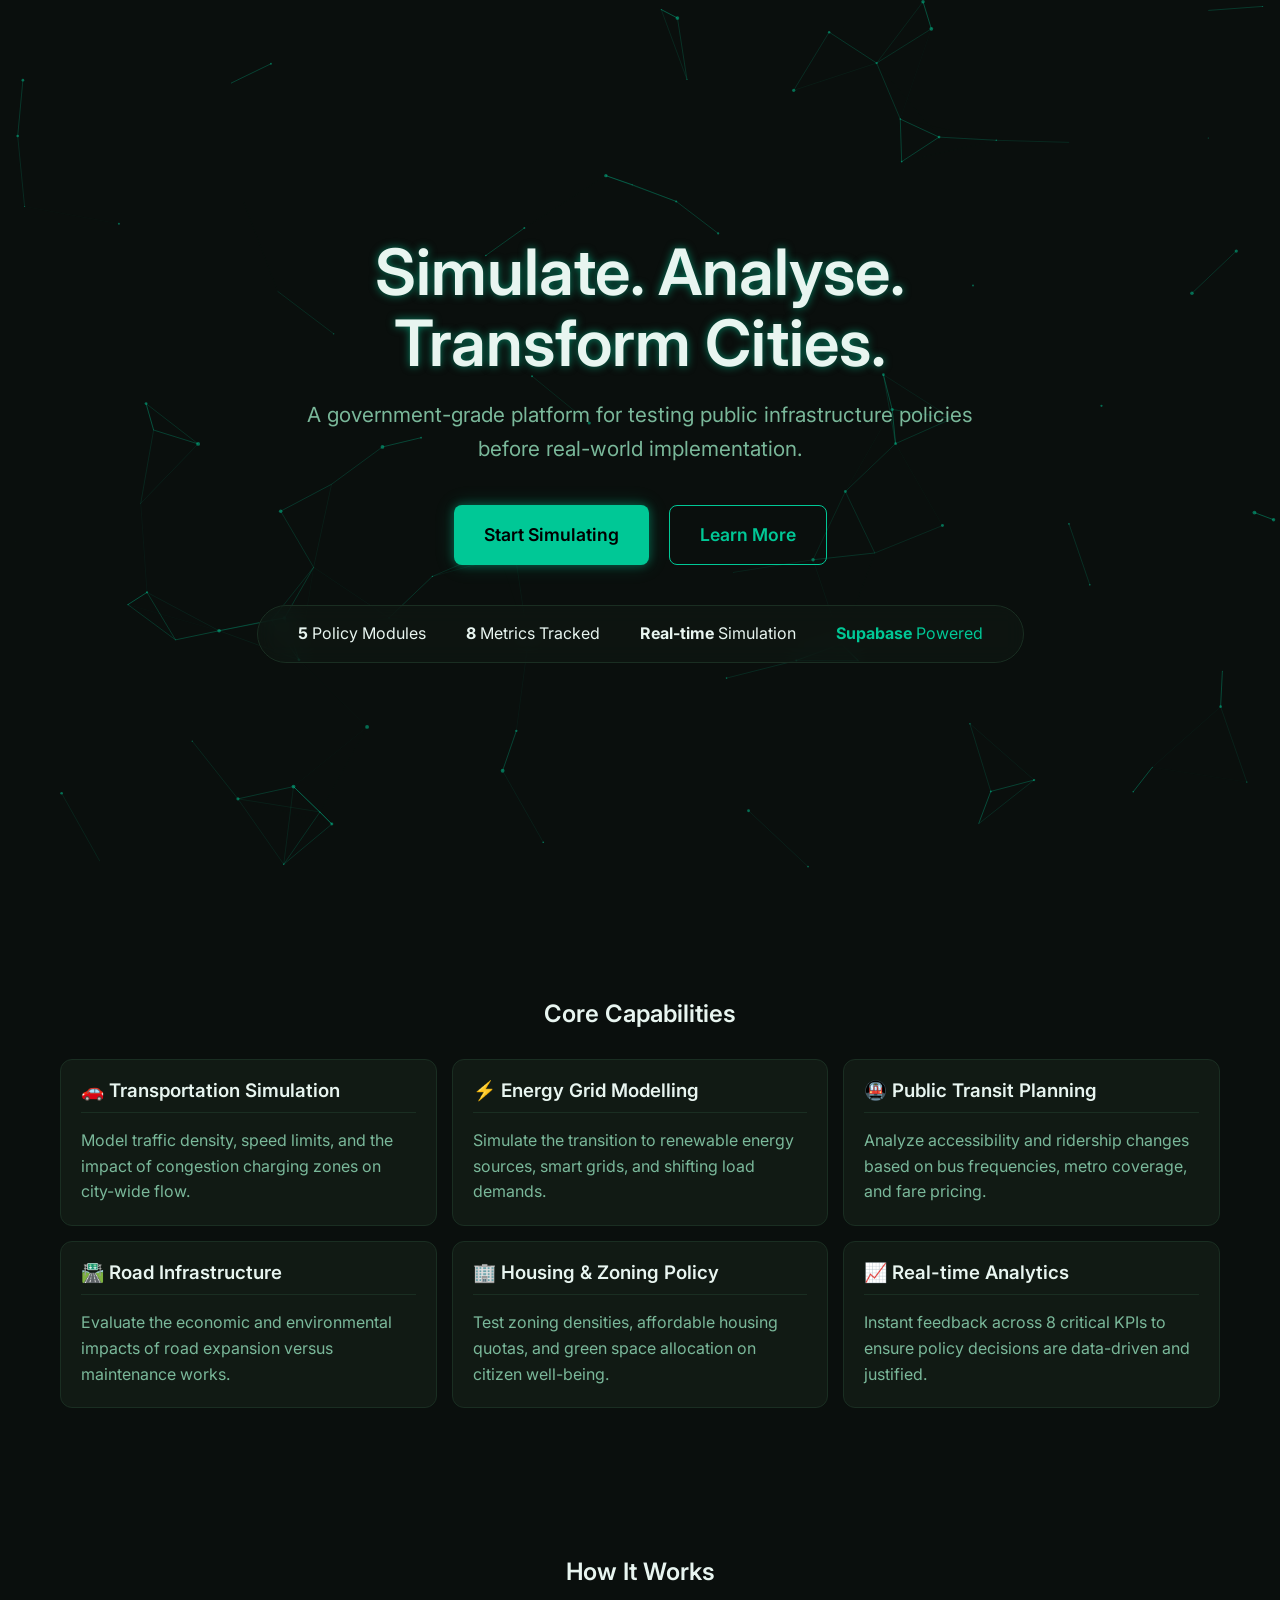
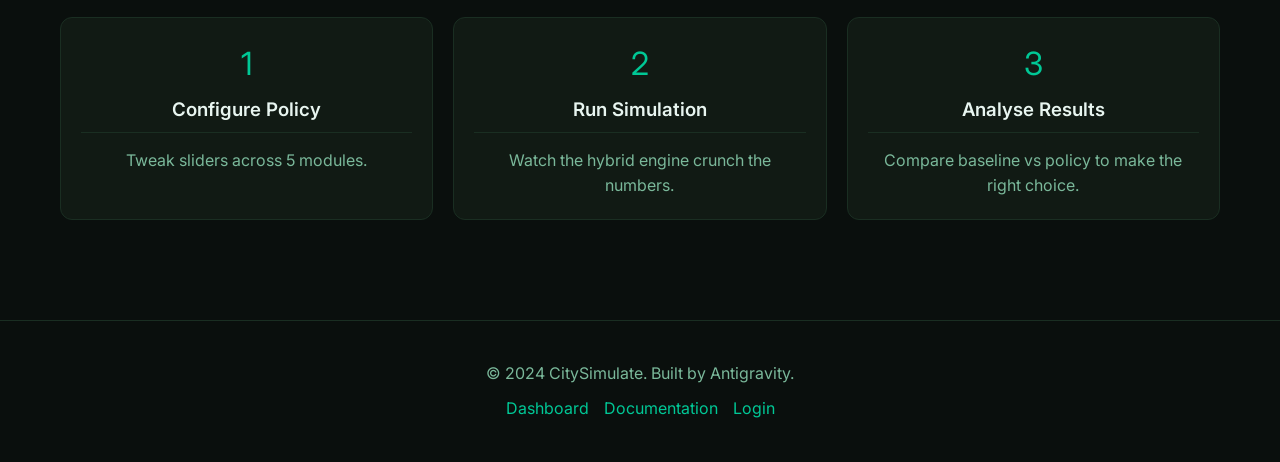
==== index.html @ d5e19def "first commit" ====
<!DOCTYPE html>
<html lang="en">

<head>
    <meta charset="UTF-8">
    <meta name="viewport" content="width=device-width, initial-scale=1.0">
    <title>CitySimulate | Infrastructure Sandbox</title>
    <link rel="stylesheet" href="css/global.css">
    <link rel="stylesheet" href="css/layout.css">
    <link rel="stylesheet" href="css/components.css">
</head>

<body>
    <div class="hero">
        <canvas id="canvas-bg"></canvas>
        <div class="hero-content">
            <h1 class="glow-text">Simulate. Analyse.<br>Transform Cities.</h1>
            <p>A government-grade platform for testing public infrastructure policies before real-world implementation.
            </p>
            <div style="display:flex; gap:20px; justify-content:center; margin-bottom: 40px;">
                <a href="dashboard.html" class="btn btn-primary btn-large">Start Simulating</a>
                <a href="docs.html" class="btn btn-ghost btn-large">Learn More</a>
            </div>

            <div class="stats-bar card"
                style="display: inline-flex; gap: 40px; justify-content: center; padding: 15px 40px; border-radius: 50px; background: rgba(17,26,20,0.5); backdrop-filter: blur(10px);">
                <div><strong>5</strong> Policy Modules</div>
                <div><strong>8</strong> Metrics Tracked</div>
                <div><strong>Real-time</strong> Simulation</div>
                <div style="color:var(--color-primary)"><strong>Supabase</strong> Powered</div>
            </div>
        </div>
    </div>

    <div class="container section" style="padding: 100px 20px;">
        <h2 class="text-center mb-3">Core Capabilities</h2>
        <div class="kpi-grid" style="grid-template-columns: repeat(auto-fit, minmax(300px, 1fr));">
            <div class="card">
                <h3>🚗 Transportation Simulation</h3>
                <p class="text-secondary">Model traffic density, speed limits, and the impact of congestion charging
                    zones on city-wide flow.</p>
            </div>
            <div class="card">
                <h3>⚡ Energy Grid Modelling</h3>
                <p class="text-secondary">Simulate the transition to renewable energy sources, smart grids, and shifting
                    load demands.</p>
            </div>
            <div class="card">
                <h3>🚇 Public Transit Planning</h3>
                <p class="text-secondary">Analyze accessibility and ridership changes based on bus frequencies, metro
                    coverage, and fare pricing.</p>
            </div>
            <div class="card">
                <h3>🛣️ Road Infrastructure</h3>
                <p class="text-secondary">Evaluate the economic and environmental impacts of road expansion versus
                    maintenance works.</p>
            </div>
            <div class="card">
                <h3>🏢 Housing & Zoning Policy</h3>
                <p class="text-secondary">Test zoning densities, affordable housing quotas, and green space allocation
                    on citizen well-being.</p>
            </div>
            <div class="card">
                <h3>📈 Real-time Analytics</h3>
                <p class="text-secondary">Instant feedback across 8 critical KPIs to ensure policy decisions are
                    data-driven and justified.</p>
            </div>
        </div>
    </div>

    <div class="container section" style="padding: 50px 20px 100px; text-align: center;">
        <h2 class="mb-3">How It Works</h2>
        <div style="display: flex; gap: 20px; justify-content: center; flex-wrap: wrap;">
            <div class="card" style="flex: 1; min-width: 250px;">
                <div style="font-size: 2rem; color: var(--color-primary); margin-bottom: 10px;">1</div>
                <h3>Configure Policy</h3>
                <p class="text-secondary">Tweak sliders across 5 modules.</p>
            </div>
            <div class="card" style="flex: 1; min-width: 250px;">
                <div style="font-size: 2rem; color: var(--color-primary); margin-bottom: 10px;">2</div>
                <h3>Run Simulation</h3>
                <p class="text-secondary">Watch the hybrid engine crunch the numbers.</p>
            </div>
            <div class="card" style="flex: 1; min-width: 250px;">
                <div style="font-size: 2rem; color: var(--color-primary); margin-bottom: 10px;">3</div>
                <h3>Analyse Results</h3>
                <p class="text-secondary">Compare baseline vs policy to make the right choice.</p>
            </div>
        </div>
    </div>

    <footer
        style="text-align: center; padding: 40px; border-top: 1px solid var(--border-color); color: var(--text-secondary);">
        <p>&copy; 2024 CitySimulate. Built by Antigravity.</p>
        <div style="margin-top: 10px; display: flex; gap: 15px; justify-content: center;">
            <a href="dashboard.html">Dashboard</a>
            <a href="docs.html">Documentation</a>
            <a href="login.html">Login</a>
        </div>
    </footer>

    <!-- Background Animation Script -->
    <script>
        const canvas = document.getElementById('canvas-bg');
        const ctx = canvas.getContext('2d');
        canvas.width = window.innerWidth;
        canvas.height = window.innerHeight;

        const dots = [];
        for (let i = 0; i < 100; i++) {
            dots.push({
                x: Math.random() * canvas.width,
                y: Math.random() * canvas.height,
                vx: (Math.random() - 0.5) * 0.5,
                vy: (Math.random() - 0.5) * 0.5,
                radius: Math.random() * 2
            });
        }

        function draw() {
            ctx.clearRect(0, 0, canvas.width, canvas.height);
            ctx.fillStyle = '#00c896';

            dots.forEach(dot => {
                dot.x += dot.vx;
                dot.y += dot.vy;

                if (dot.x < 0 || dot.x > canvas.width) dot.vx *= -1;
                if (dot.y < 0 || dot.y > canvas.height) dot.vy *= -1;

                ctx.beginPath();
                ctx.arc(dot.x, dot.y, dot.radius, 0, Math.PI * 2);
                ctx.globalAlpha = 0.5;
                ctx.fill();
            });

            // Draw lines between close dots
            for (let i = 0; i < dots.length; i++) {
                for (let j = i + 1; j < dots.length; j++) {
                    const dx = dots[i].x - dots[j].x;
                    const dy = dots[i].y - dots[j].y;
                    const dist = Math.sqrt(dx * dx + dy * dy);

                    if (dist < 100) {
                        ctx.beginPath();
                        ctx.strokeStyle = '#00c896';
                        ctx.globalAlpha = 1 - (dist / 100);
                        ctx.lineWidth = 0.5;
                        ctx.moveTo(dots[i].x, dots[i].y);
                        ctx.lineTo(dots[j].x, dots[j].y);
                        ctx.stroke();
                    }
                }
            }
            requestAnimationFrame(draw);
        }
        draw();

        window.addEventListener('resize', () => {
            canvas.width = window.innerWidth;
            canvas.height = window.innerHeight;
        });
    </script>
</body>

</html>
---- css/global.css ----
@import url('https://fonts.googleapis.com/css2?family=Inter:wght@300;400;500;600;700&display=swap');

:root {
  --bg-primary: #0a0f0d;
  --bg-surface: #111a14;
  --color-primary: #00c896;
  --color-secondary: #00e6b0;
  --text-primary: #e8f5f0;
  --text-secondary: #7ab89a;
  --border-color: #1a2e22;
  --radius-card: 12px;
  --radius-button: 8px;
  --glow-primary: 0 0 10px rgba(0, 200, 150, 0.4), 0 0 20px rgba(0, 200, 150, 0.2);
  --glow-text: 0 0 8px rgba(0, 200, 150, 0.6);
  --transition: 0.3s ease;
}

* {
  margin: 0;
  padding: 0;
  box-sizing: border-box;
}

body {
  font-family: 'Inter', sans-serif;
  background-color: var(--bg-primary);
  color: var(--text-primary);
  line-height: 1.6;
  overflow-x: hidden;
}

a {
  color: var(--color-primary);
  text-decoration: none;
  transition: color var(--transition);
}

a:hover {
  color: var(--color-secondary);
}

h1, h2, h3, h4, h5, h6 {
  color: var(--text-primary);
  font-weight: 600;
  line-height: 1.2;
}

/* Scrollbar */
::-webkit-scrollbar {
  width: 8px;
  height: 8px;
}
::-webkit-scrollbar-track {
  background: var(--bg-primary);
}
::-webkit-scrollbar-thumb {
  background: var(--border-color);
  border-radius: 4px;
}
::-webkit-scrollbar-thumb:hover {
  background: var(--color-primary);
}
---- css/layout.css ----
.container {
  max-width: 1200px;
  margin: 0 auto;
  padding: 0 20px;
}

.hero {
  position: relative;
  min-height: 100vh;
  display: flex;
  align-items: center;
  justify-content: center;
  overflow: hidden;
}

#canvas-bg {
  position: absolute;
  top: 0;
  left: 0;
  width: 100%;
  height: 100%;
  z-index: 0;
}

.hero-content {
  position: relative;
  z-index: 1;
  text-align: center;
  max-width: 900px;
  padding: 0 20px;
}

.hero-content h1 {
  font-size: 4rem;
  line-height: 1.1;
  margin-bottom: 20px;
}

.hero-content p {
  font-size: 1.3rem;
  color: var(--text-secondary);
  margin-bottom: 40px;
  max-width: 700px;
  margin-left: auto;
  margin-right: auto;
}

.section {
  padding: 80px 20px;
}


.navbar {
  display: flex;
  justify-content: space-between;
  align-items: center;
  padding: 15px 30px;
  background-color: rgba(17, 26, 20, 0.8);
  backdrop-filter: blur(10px);
  border-bottom: 1px solid var(--border-color);
  position: sticky;
  top: 0;
  z-index: 100;
}

.nav-links {
  display: flex;
  gap: 20px;
}

.nav-links a {
  color: var(--text-secondary);
  font-weight: 500;
}

.nav-links a.active, .nav-links a:hover {
  color: var(--text-primary);
}

.nav-right {
  display: flex;
  align-items: center;
  gap: 15px;
}

.dashboard-layout {
  display: flex;
  height: calc(100vh - 65px);
}

.sidebar {
  width: 280px;
  background-color: var(--bg-surface);
  border-right: 1px solid var(--border-color);
  padding: 20px;
  overflow-y: auto;
  display: flex;
  flex-direction: column;
  gap: 20px;
}

.main-content {
  flex: 1;
  display: flex;
  flex-direction: column;
  position: relative;
  overflow-y: auto;
}

.map-container {
  flex: 1;
  min-height: 400px;
  width: 100%;
  position: relative;
  z-index: 1;
}

.dashboard-bottom {
  border-top: 1px solid var(--border-color);
  background-color: var(--bg-primary);
  padding: 20px;
}

.kpi-grid {
  display: grid;
  grid-template-columns: repeat(4, 1fr);
  gap: 15px;
}

.two-column {
  display: grid;
  grid-template-columns: 350px 1fr;
  gap: 30px;
  align-items: flex-start;
}

.three-area {
  display: flex;
  flex-direction: column;
  gap: 30px;
  padding: 20px;
}

.docs-layout {
  display: grid;
  grid-template-columns: 250px 1fr;
  gap: 40px;
}

.compare-layout {
  display: grid;
  grid-template-columns: 1fr 400px 1fr;
  gap: 20px;
  padding: 20px;
}

@media (max-width: 1024px) {
  .kpi-grid {
    grid-template-columns: repeat(2, 1fr);
  }
}

@media (max-width: 768px) {
  .hero-content h1 {
    font-size: 2.5rem;
  }
  .hero-content p {
    font-size: 1.1rem;
  }
  .dashboard-layout {
    flex-direction: column;
  }
  .sidebar {
    width: 100%;
    height: auto;
    max-height: 40vh;
    border-right: none;
    border-bottom: 1px solid var(--border-color);
  }
  .two-column {
    grid-template-columns: 1fr;
  }
  .nav-links {
    display: none;
  }
  .docs-layout {
    grid-template-columns: 1fr;
  }
  .compare-layout {
    grid-template-columns: 1fr;
  }
  .compare-chart-center {
    order: -1;
  }
}
---- css/components.css ----
.btn {
  display: inline-flex;
  align-items: center;
  justify-content: center;
  padding: 10px 20px;
  border-radius: var(--radius-button);
  font-family: 'Inter', sans-serif;
  font-weight: 600;
  cursor: pointer;
  transition: all var(--transition);
  border: none;
  background: transparent;
  gap: 8px;
  text-decoration: none;
}

.btn-primary {
  background-color: var(--color-primary);
  color: #000;
  box-shadow: var(--glow-primary);
}

.btn-primary:hover {
  background-color: var(--color-secondary);
  box-shadow: 0 0 15px rgba(0, 230, 176, 0.6);
  transform: translateY(-2px);
}

.btn-ghost {
  border: 1px solid var(--color-primary);
  color: var(--color-primary);
}

.btn-ghost:hover {
  background-color: rgba(0, 200, 150, 0.1);
  box-shadow: var(--glow-primary);
}

.btn-block {
  width: 100%;
}

.btn-large {
  padding: 15px 30px;
  font-size: 1.1rem;
}

.card {
  background-color: var(--bg-surface);
  border: 1px solid var(--border-color);
  border-radius: var(--radius-card);
  padding: 20px;
  transition: transform var(--transition), box-shadow var(--transition);
}

.card:hover {
  transform: translateY(-2px);
  box-shadow: 0 10px 20px rgba(0,0,0,0.3), 0 0 10px rgba(0, 200, 150, 0.05);
}

.card h3 {
  margin-bottom: 15px;
  padding-bottom: 10px;
  border-bottom: 1px solid var(--border-color);
}

.kpi-card {
  display: flex;
  flex-direction: column;
  gap: 8px;
  padding: 15px;
  background-color: var(--bg-surface);
  border: 1px solid var(--border-color);
  border-radius: var(--radius-card);
}

.kpi-card .metric-header {
  display: flex;
  align-items: center;
  gap: 8px;
  color: var(--text-secondary);
  font-size: 0.85rem;
  text-transform: uppercase;
  letter-spacing: 0.5px;
}

.kpi-card .metric-value {
  font-size: 1.8rem;
  font-weight: 700;
  color: var(--text-primary);
}

.kpi-card .metric-change {
  font-size: 0.85rem;
  font-weight: 500;
  display: flex;
  align-items: center;
  gap: 4px;
}

.metric-change.positive { color: var(--color-primary); }
.metric-change.negative { color: #e05050; }
.metric-change.neutral { color: var(--text-secondary); }

/* Forms */
.input-group {
  margin-bottom: 15px;
}
.input-group label {
  display: flex;
  justify-content: space-between;
  margin-bottom: 8px;
  color: var(--text-secondary);
  font-size: 0.9rem;
}
.input-group .val-display {
  color: var(--color-primary);
  font-weight: 600;
}
.input-group input[type="text"],
.input-group input[type="email"],
.input-group input[type="password"],
.input-group input[type="number"],
.input-group select,
.input-group textarea {
  width: 100%;
  padding: 10px 15px;
  border-radius: var(--radius-button);
  background-color: var(--bg-primary);
  border: 1px solid var(--border-color);
  color: var(--text-primary);
  font-family: 'Inter', sans-serif;
  transition: border-color var(--transition);
}
.input-group input:focus,
.input-group select:focus,
.input-group textarea:focus {
  outline: none;
  border-color: var(--color-primary);
  box-shadow: 0 0 0 1px var(--color-primary);
}

/* Custom Teal Slider */
input[type=range] {
  -webkit-appearance: none;
  width: 100%;
  background: transparent;
  padding: 10px 0;
}
input[type=range]::-webkit-slider-thumb {
  -webkit-appearance: none;
  height: 16px;
  width: 16px;
  border-radius: 50%;
  background: var(--color-primary);
  cursor: pointer;
  margin-top: -6px;
  box-shadow: var(--glow-primary);
}
input[type=range]::-webkit-slider-runnable-track {
  width: 100%;
  height: 4px;
  cursor: pointer;
  background: var(--border-color);
  border-radius: 2px;
}
input[type=range]:focus {
  outline: none;
}
input[type=range]:focus::-webkit-slider-runnable-track {
  background: #2a4a35;
}

/* Custom Checkbox Toggle */
.toggle-switch {
  display: flex;
  align-items: center;
  justify-content: space-between;
  margin-bottom: 15px;
}
.toggle-switch label {
  color: var(--text-secondary);
  font-size: 0.9rem;
  margin-bottom: 0;
}
.switch {
  position: relative;
  display: inline-block;
  width: 44px;
  height: 24px;
}
.switch input {
  opacity: 0;
  width: 0;
  height: 0;
}
.slider {
  position: absolute;
  cursor: pointer;
  top: 0;
  left: 0;
  right: 0;
  bottom: 0;
  background-color: var(--border-color);
  transition: .4s;
  border-radius: 24px;
}
.slider:before {
  position: absolute;
  content: "";
  height: 16px;
  width: 16px;
  left: 4px;
  bottom: 4px;
  background-color: var(--text-primary);
  transition: .4s;
  border-radius: 50%;
}
input:checked + .slider {
  background-color: var(--color-primary);
  box-shadow: 0 0 8px rgba(0, 200, 150, 0.4);
}
input:checked + .slider:before {
  transform: translateX(20px);
  background-color: #000;
}

/* Tabs */
.tabs {
  display: flex;
  gap: 5px;
  border-bottom: 1px solid var(--border-color);
  margin-bottom: 20px;
  overflow-x: auto;
}
.tab-btn {
  background: transparent;
  border: none;
  color: var(--text-secondary);
  font-size: 0.9rem;
  cursor: pointer;
  padding: 10px 15px;
  white-space: nowrap;
  border-bottom: 2px solid transparent;
  transition: all var(--transition);
  outline: none;
}
.tab-btn:hover {
  color: var(--text-primary);
}
.tab-btn.active {
  color: var(--color-primary);
  font-weight: 600;
  border-bottom: 2px solid var(--color-primary);
}
.tab-content {
  display: none;
}
.tab-content.active {
  display: block;
}

.logo {
  font-size: 1.5rem;
  font-weight: 700;
  color: var(--text-primary);
  text-shadow: var(--glow-text);
  display: flex;
  align-items: center;
  gap: 10px;
}

.avatar {
  width: 32px;
  height: 32px;
  border-radius: 50%;
  background-color: var(--color-primary);
  display: flex;
  align-items: center;
  justify-content: center;
  color: #000;
  font-weight: 700;
  font-size: 0.9rem;
}

.badge {
  display: inline-block;
  padding: 4px 8px;
  border-radius: 12px;
  font-size: 0.75rem;
  font-weight: 600;
  background-color: rgba(0, 200, 150, 0.1);
  color: var(--color-primary);
  border: 1px solid rgba(0, 200, 150, 0.2);
}

/* Loading Spinner */
.spinner {
  width: 40px;
  height: 40px;
  border: 4px solid rgba(0, 200, 150, 0.1);
  border-left-color: var(--color-primary);
  border-radius: 50%;
  animation: spin 1s linear infinite;
  margin: 20px auto;
}
@keyframes spin {
  to { transform: rotate(360deg); }
}

/* Utility */
.text-center { text-align: center; }
.mb-1 { margin-bottom: 10px; }
.mb-2 { margin-bottom: 20px; }
.mb-3 { margin-bottom: 30px; }
.mt-1 { margin-top: 10px; }
.mt-2 { margin-top: 20px; }
.flex-between { display: flex; justify-content: space-between; align-items: center; }
.text-primary { color: var(--color-primary); text-shadow: var(--glow-text); }
.text-secondary { color: var(--text-secondary); }
.glow-text { text-shadow: var(--glow-text); }
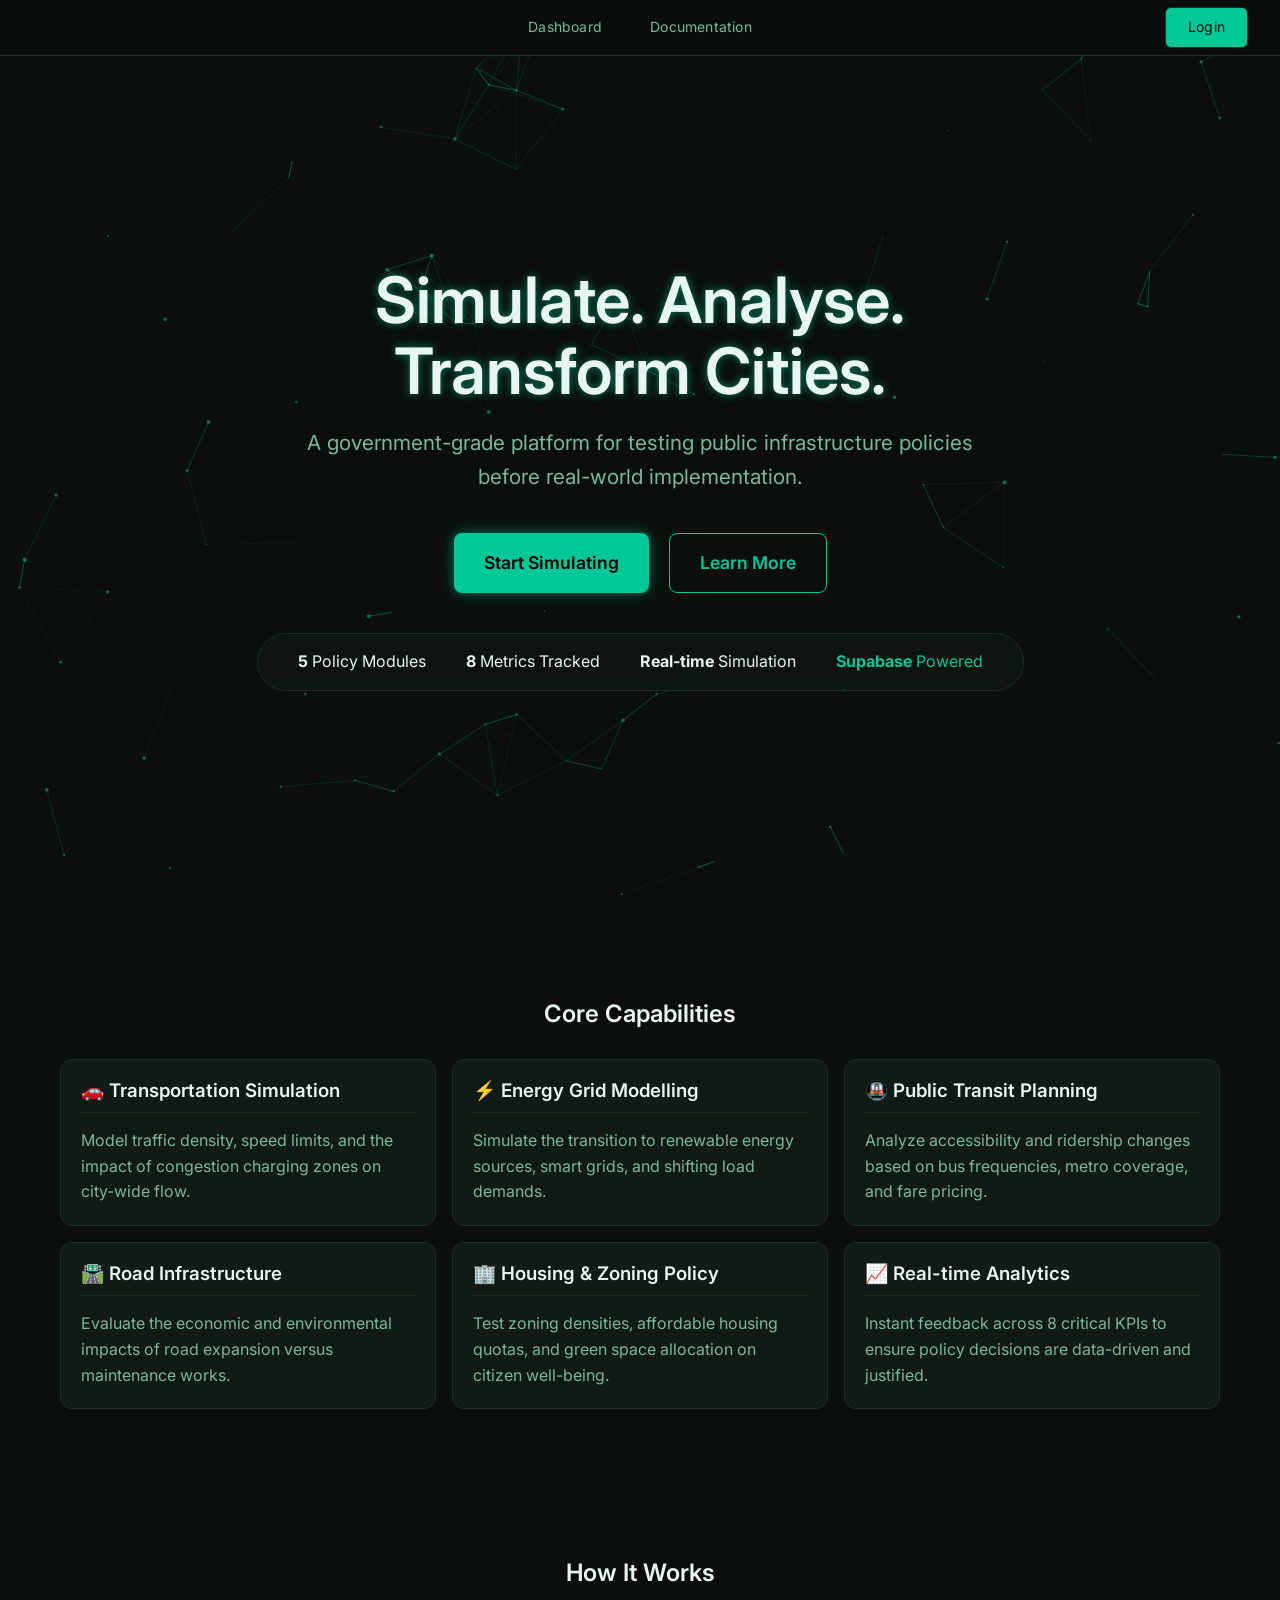
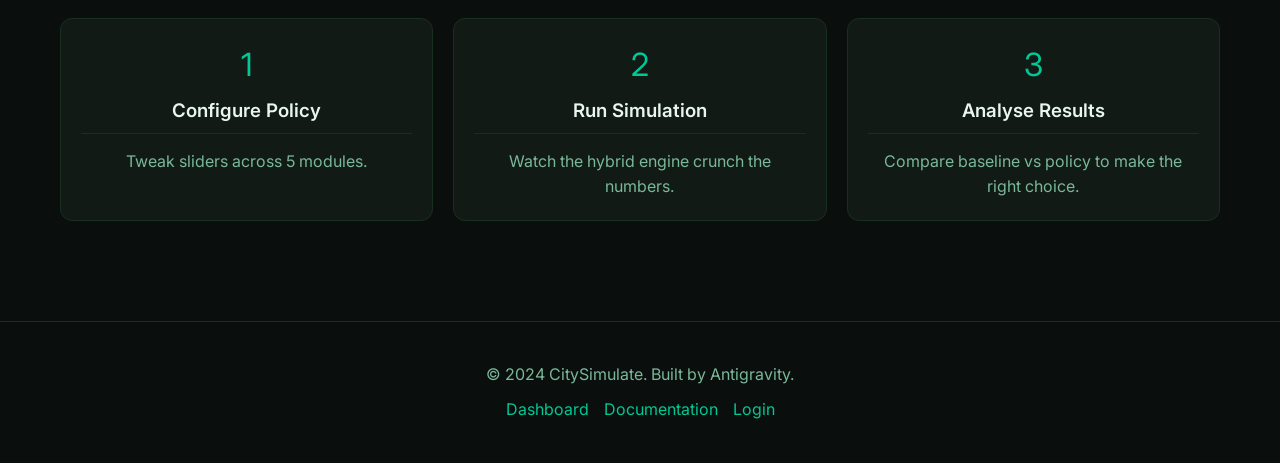
==== commit b5f291df: "updated website II" ====
--- a/index.html
+++ b/index.html
@@ -8,10 +8,101 @@
     <link rel="stylesheet" href="css/global.css">
     <link rel="stylesheet" href="css/layout.css">
     <link rel="stylesheet" href="css/components.css">
+    <style>
+        .landing-header {
+            position: fixed;
+            top: 0;
+            left: 0;
+            right: 0;
+            z-index: 1000;
+            height: 56px;
+            background: rgba(10, 15, 13, 0.92);
+            backdrop-filter: blur(12px);
+            -webkit-backdrop-filter: blur(12px);
+            border-bottom: 1px solid #1a2e22;
+            display: flex;
+            align-items: center;
+            justify-content: space-between;
+            padding: 0 32px;
+            box-sizing: border-box;
+        }
+        .landing-header-left {
+            flex: 1;
+        }
+        .landing-nav {
+            position: absolute;
+            left: 50%;
+            transform: translateX(-50%);
+            display: flex;
+            align-items: center;
+            gap: 8px;
+            margin: 0;
+            padding: 0;
+        }
+        .landing-header-right {
+            flex: 1;
+            display: flex;
+            justify-content: flex-end;
+            align-items: center;
+        }
+        .landing-nav-link {
+            display: inline-block;
+            padding: 8px 20px;
+            font-size: 14px;
+            font-weight: 400;
+            color: #7ab89a;
+            text-decoration: none;
+            border-radius: 6px;
+            letter-spacing: 0.2px;
+            transition: background 0.2s ease, color 0.2s ease;
+            white-space: nowrap;
+        }
+        .landing-nav-link:hover {
+            background: rgba(0, 200, 150, 0.08);
+            color: #e8f5f0;
+        }
+        .landing-nav-login {
+            color: #e8f5f0;
+            background: transparent;
+            font-weight: 400;
+            padding: 8px 22px;
+            border: 1px solid #1a2e22;
+        }
+        .landing-nav-login:hover {
+            background: rgba(0, 200, 150, 0.08);
+            color: #e8f5f0;
+            border-color: #2a4a35;
+        }
+        @media (max-width: 600px) {
+            .landing-header {
+                padding: 0 16px;
+            }
+            .landing-nav {
+                gap: 2px;
+            }
+            .landing-nav-link {
+                padding: 7px 10px;
+                font-size: 12px;
+            }
+        }
+    </style>
 </head>
 
 <body>
-    <div class="hero">
+    <header class="landing-header">
+        <div class="landing-header-left"></div>
+
+        <nav class="landing-nav">
+            <a href="dashboard.html" class="landing-nav-link" id="nav-dashboard">Dashboard</a>
+            <a href="docs.html" class="landing-nav-link" id="nav-docs">Documentation</a>
+        </nav>
+
+        <div class="landing-header-right">
+            <a href="login.html" class="landing-nav-link landing-nav-login" id="nav-login">Login</a>
+        </div>
+    </header>
+
+    <div class="hero" style="padding-top: 56px;">
         <canvas id="canvas-bg"></canvas>
         <div class="hero-content">
             <h1 class="glow-text">Simulate. Analyse.<br>Transform Cities.</h1>
@@ -161,6 +252,24 @@
             canvas.height = window.innerHeight;
         });
     </script>
+
+    <script>
+        (function() {
+            var path = window.location.pathname;
+            var links = document.querySelectorAll('.landing-nav-link');
+            links.forEach(function(link) {
+                if (link.href && window.location.href.indexOf(link.getAttribute('href')) > -1) {
+                    link.style.color = '#00c896';
+                    link.style.background = 'rgba(0, 200, 150, 0.1)';
+                }
+            });
+            var loginBtn = document.getElementById('nav-login');
+            if (loginBtn) {
+                loginBtn.style.color = '#0a0f0d';
+                loginBtn.style.background = '#00c896';
+            }
+        })();
+    </script>
 </body>
 
 </html>
--- a/css/layout.css
+++ b/css/layout.css
@@ -51,10 +51,14 @@
 
 
 .navbar {
-  display: flex;
+  height: 60px;
+  min-height: 60px;
+  padding: 0 32px;
+  display: flex;
+  align-items: center;
   justify-content: space-between;
-  align-items: center;
-  padding: 15px 30px;
+  box-sizing: border-box;
+  gap: 24px;
   background-color: rgba(17, 26, 20, 0.8);
   backdrop-filter: blur(10px);
   border-bottom: 1px solid var(--border-color);
@@ -65,27 +69,48 @@
 
 .nav-links {
   display: flex;
-  gap: 20px;
+  align-items: center;
+  gap: 6px;
+  list-style: none;
+  margin: 0;
+  padding: 0;
+  flex-wrap: nowrap;
 }
 
 .nav-links a {
   color: var(--text-secondary);
+  padding: 8px 14px;
+  border-radius: 6px;
+  font-size: 13px;
   font-weight: 500;
-}
-
-.nav-links a.active, .nav-links a:hover {
+  letter-spacing: 0.3px;
+  white-space: nowrap;
+  text-decoration: none;
+  transition: background 0.2s ease, color 0.2s ease;
+  display: inline-block;
+}
+
+.nav-links a:hover {
   color: var(--text-primary);
+  background: rgba(0, 200, 150, 0.1);
+}
+
+.nav-links a.active {
+  color: var(--text-primary);
+  background: rgba(0, 200, 150, 0.15);
 }
 
 .nav-right {
   display: flex;
   align-items: center;
-  gap: 15px;
+  gap: 12px;
+  flex-shrink: 0;
+  margin-left: 8px;
 }
 
 .dashboard-layout {
   display: flex;
-  height: calc(100vh - 65px);
+  height: calc(100vh - 60px);
 }
 
 .sidebar {
@@ -124,7 +149,42 @@
 .kpi-grid {
   display: grid;
   grid-template-columns: repeat(4, 1fr);
-  gap: 15px;
+  grid-template-rows: repeat(2, auto);
+  gap: 16px;
+  width: 100%;
+  box-sizing: border-box;
+  align-items: stretch;
+}
+
+@media (max-width: 1100px) {
+  .kpi-grid {
+    grid-template-columns: repeat(4, 1fr);
+    gap: 12px;
+  }
+}
+
+@media (max-width: 700px) {
+  .kpi-grid {
+    grid-template-columns: repeat(2, 1fr);
+    grid-template-rows: repeat(4, auto);
+    gap: 10px;
+  }
+  .kpi-card .kpi-value {
+    font-size: 22px;
+  }
+}
+
+@media (max-width: 400px) {
+  .kpi-grid {
+    grid-template-columns: repeat(2, 1fr);
+    gap: 8px;
+  }
+  .kpi-card {
+    padding: 14px 8px;
+  }
+  .kpi-card .kpi-value {
+    font-size: 18px;
+  }
 }
 
 .two-column {
@@ -154,9 +214,24 @@
   padding: 20px;
 }
 
-@media (max-width: 1024px) {
-  .kpi-grid {
-    grid-template-columns: repeat(2, 1fr);
+@media (max-width: 1100px) {
+  .nav-links a {
+    padding: 7px 10px;
+    font-size: 12px;
+  }
+  .navbar {
+    padding: 0 20px;
+    gap: 16px;
+  }
+}
+
+@media (max-width: 900px) {
+  .nav-links {
+    gap: 2px;
+  }
+  .nav-links a {
+    padding: 6px 8px;
+    font-size: 11px;
   }
 }
 
@@ -183,6 +258,19 @@
   .nav-links {
     display: none;
   }
+  .nav-links.open {
+    display: flex;
+    flex-direction: column;
+    position: absolute;
+    top: 60px;
+    left: 0;
+    right: 0;
+    background: var(--bg-surface, #111a14);
+    border-bottom: 1px solid var(--border-color, #1a2e22);
+    padding: 12px 20px;
+    gap: 4px;
+    z-index: 999;
+  }
   .docs-layout {
     grid-template-columns: 1fr;
   }
--- a/css/components.css
+++ b/css/components.css
@@ -67,11 +67,61 @@
 .kpi-card {
   display: flex;
   flex-direction: column;
-  gap: 8px;
-  padding: 15px;
-  background-color: var(--bg-surface);
-  border: 1px solid var(--border-color);
-  border-radius: var(--radius-card);
+  align-items: center;
+  justify-content: flex-start;
+  text-align: center;
+  padding: 20px 12px;
+  background: var(--bg-surface, #111a14);
+  border: 1px solid var(--border-color, #1a2e22);
+  border-radius: var(--radius-card, 12px);
+  box-sizing: border-box;
+  min-width: 0;
+  width: 100%;
+  transition: box-shadow 0.3s ease, border-color 0.3s ease;
+}
+
+.kpi-card.improved {
+  border-color: var(--color-primary, #00c896);
+  box-shadow: 0 0 16px rgba(0, 200, 150, 0.15);
+}
+
+.kpi-card.worsened {
+  border-color: var(--color-danger, #e05050);
+  box-shadow: 0 0 16px rgba(224, 80, 80, 0.15);
+}
+
+.kpi-card .kpi-icon {
+  font-size: 28px;
+  margin-bottom: 8px;
+  display: block;
+}
+
+.kpi-card .kpi-label {
+  font-size: 12px;
+  color: var(--text-secondary, #7ab89a);
+  margin-bottom: 10px;
+  display: block;
+  line-height: 1.3;
+}
+
+.kpi-card .kpi-value {
+  font-size: 26px;
+  font-weight: 700;
+  color: var(--color-primary, #00c896);
+  margin-bottom: 4px;
+  display: block;
+}
+
+.kpi-card .kpi-baseline {
+  font-size: 11px;
+  color: var(--text-muted, #4a7a5a);
+  margin-bottom: 8px;
+  display: block;
+}
+
+.kpi-card .kpi-change {
+  margin-top: auto;
+  display: block;
 }
 
 .kpi-card .metric-header {
@@ -231,7 +281,27 @@
   gap: 5px;
   border-bottom: 1px solid var(--border-color);
   margin-bottom: 20px;
-  overflow-x: auto;
+  overflow: hidden;
+  overflow-x: hidden;
+  overflow-y: hidden;
+  scrollbar-width: none;
+  -ms-overflow-style: none;
+}
+.tabs::-webkit-scrollbar {
+  display: none;
+  width: 0;
+  height: 0;
+}
+
+/* Hide sidebar scrollbar */
+.sidebar {
+  scrollbar-width: none;
+  -ms-overflow-style: none;
+}
+.sidebar::-webkit-scrollbar {
+  display: none;
+  width: 0;
+  height: 0;
 }
 .tab-btn {
   background: transparent;
@@ -261,8 +331,12 @@
 }
 
 .logo {
-  font-size: 1.5rem;
+  font-size: 18px;
   font-weight: 700;
+  letter-spacing: 0.5px;
+  white-space: nowrap;
+  flex-shrink: 0;
+  margin-right: 8px;
   color: var(--text-primary);
   text-shadow: var(--glow-text);
   display: flex;
@@ -319,3 +393,941 @@
 .text-primary { color: var(--color-primary); text-shadow: var(--glow-text); }
 .text-secondary { color: var(--text-secondary); }
 .glow-text { text-shadow: var(--glow-text); }
+
+/* ═══════════════════════════════════════ */
+/* NEW FEATURE STYLES                      */
+/* ═══════════════════════════════════════ */
+
+/* Purple ghost button variant */
+.btn-ghost-purple {
+  border: 1px solid #7c3aed;
+  color: #a78bfa;
+  background: transparent;
+  display: inline-flex;
+  align-items: center;
+  justify-content: center;
+  padding: 10px 20px;
+  border-radius: var(--radius-button);
+  font-family: 'Inter', sans-serif;
+  font-weight: 600;
+  cursor: pointer;
+  transition: all var(--transition);
+  gap: 8px;
+  text-decoration: none;
+  width: 100%;
+}
+.btn-ghost-purple:hover {
+  background: rgba(139,92,246,0.1);
+  box-shadow: 0 0 15px rgba(139,92,246,0.3);
+}
+.btn-ghost-purple.active {
+  background: rgba(139,92,246,0.15);
+  box-shadow: 0 0 20px rgba(139,92,246,0.4);
+  border-color: #a78bfa;
+}
+
+/* Collapsible sidebar sections */
+.sidebar-section {
+  border-bottom: 1px solid var(--border-color);
+  padding-bottom: 15px;
+}
+.sidebar-section-header {
+  display: flex;
+  align-items: center;
+  justify-content: space-between;
+  cursor: pointer;
+  padding: 8px 0;
+  color: var(--text-secondary);
+  font-size: 0.85rem;
+  font-weight: 600;
+  text-transform: uppercase;
+  letter-spacing: 0.5px;
+  user-select: none;
+}
+.sidebar-section-header:hover { color: var(--text-primary); }
+.sidebar-section-header .chevron {
+  transition: transform 0.2s ease;
+  font-size: 0.7rem;
+}
+.sidebar-section-header.collapsed .chevron { transform: rotate(-90deg); }
+.sidebar-section-body { overflow: hidden; transition: max-height 0.3s ease; }
+.sidebar-section-body.collapsed { max-height: 0 !important; padding: 0; }
+
+/* Active items mini-list */
+.active-items-list {
+  max-height: 200px;
+  overflow-y: auto;
+  margin-top: 10px;
+}
+.active-item {
+  display: flex;
+  align-items: center;
+  gap: 8px;
+  padding: 6px 10px;
+  background: rgba(139,92,246,0.08);
+  border: 1px solid rgba(139,92,246,0.15);
+  border-radius: 6px;
+  margin-bottom: 5px;
+  font-size: 0.8rem;
+  color: var(--text-secondary);
+}
+.active-item .dot {
+  width: 8px; height: 8px; border-radius: 50%; flex-shrink: 0;
+}
+.active-item .item-label { flex: 1; overflow: hidden; text-overflow: ellipsis; white-space: nowrap; }
+.active-item .remove-btn {
+  background: none; border: none; color: #e05050; cursor: pointer;
+  font-size: 0.9rem; padding: 0 4px; opacity: 0.6; transition: opacity 0.2s;
+}
+.active-item .remove-btn:hover { opacity: 1; }
+
+/* Bus stop marker */
+.bus-stop-marker {
+  background: rgba(139,92,246,0.3);
+  border: 2px solid #7c3aed;
+  border-radius: 50%;
+  display: flex; align-items: center; justify-content: center;
+  font-size: 12px;
+  width: 24px; height: 24px;
+  box-shadow: 0 0 12px rgba(139,92,246,0.6);
+}
+
+/* Marching ants animation for bus route drawing */
+@keyframes marchingAnts {
+  to { stroke-dashoffset: -16; }
+}
+.bus-route-drawing { animation: marchingAnts 0.6s linear infinite; }
+
+/* Animated bus icon */
+.bus-icon-marker {
+  font-size: 20px;
+  filter: drop-shadow(0 0 6px rgba(139,92,246,0.8));
+  transition: transform 0.1s linear;
+}
+
+/* Route label tooltip */
+.route-label {
+  background: rgba(10,15,13,0.85);
+  backdrop-filter: blur(12px);
+  border: 1px solid rgba(139,92,246,0.3);
+  border-radius: 6px;
+  padding: 4px 10px;
+  color: #a78bfa;
+  font-size: 0.75rem;
+  font-weight: 600;
+  white-space: nowrap;
+  pointer-events: none;
+}
+
+/* Infrastructure marker */
+.infra-marker {
+  background: rgba(139,92,246,0.15);
+  border: 1.5px solid rgba(139,92,246,0.5);
+  border-radius: 8px;
+  display: flex; align-items: center; justify-content: center;
+  font-size: 20px;
+  width: 40px; height: 40px;
+  backdrop-filter: blur(8px);
+  box-shadow: 0 0 15px rgba(139,92,246,0.3);
+  transition: all 0.2s ease;
+  cursor: pointer;
+}
+.infra-marker:hover {
+  box-shadow: 0 0 25px rgba(139,92,246,0.6);
+  transform: scale(1.1);
+}
+
+/* Infrastructure picker panel */
+.infra-picker {
+  position: absolute;
+  bottom: 70px; left: 50%;
+  transform: translateX(-50%);
+  z-index: 1000;
+  background: rgba(10,15,13,0.92);
+  backdrop-filter: blur(16px);
+  border: 1px solid rgba(139,92,246,0.25);
+  border-radius: 12px;
+  padding: 15px;
+  min-width: 380px;
+  box-shadow: 0 10px 40px rgba(0,0,0,0.5);
+}
+.infra-picker .tab-row {
+  display: flex; gap: 5px; margin-bottom: 12px;
+  border-bottom: 1px solid var(--border-color); padding-bottom: 8px;
+}
+.infra-picker .tab-row button {
+  background: transparent; border: none; color: var(--text-secondary);
+  font-size: 0.8rem; cursor: pointer; padding: 6px 12px; border-radius: 6px;
+  transition: all 0.2s;
+}
+.infra-picker .tab-row button.active {
+  background: rgba(139,92,246,0.15); color: #a78bfa;
+}
+.infra-picker .icon-grid {
+  display: grid; grid-template-columns: repeat(4, 1fr); gap: 8px;
+}
+.infra-picker .icon-grid button {
+  display: flex; flex-direction: column; align-items: center; gap: 4px;
+  background: rgba(139,92,246,0.06); border: 1px solid rgba(139,92,246,0.12);
+  border-radius: 8px; padding: 10px 5px; cursor: pointer;
+  color: var(--text-secondary); font-size: 0.7rem; transition: all 0.2s;
+}
+.infra-picker .icon-grid button:hover {
+  background: rgba(139,92,246,0.15); border-color: rgba(139,92,246,0.4);
+  color: var(--text-primary);
+}
+.infra-picker .icon-grid button .emoji { font-size: 1.5rem; }
+.infra-placing-bar {
+  position: absolute; bottom: 20px; left: 50%; transform: translateX(-50%);
+  z-index: 1000; background: rgba(10,15,13,0.9); backdrop-filter: blur(12px);
+  border: 1px solid rgba(139,92,246,0.3); border-radius: 8px;
+  padding: 8px 16px; color: #a78bfa; font-size: 0.85rem;
+  display: flex; align-items: center; gap: 10px;
+  box-shadow: 0 5px 20px rgba(0,0,0,0.4);
+}
+.infra-placing-bar .cancel-btn {
+  background: none; border: 1px solid rgba(239,68,68,0.4);
+  color: #ef4444; padding: 3px 8px; border-radius: 4px;
+  cursor: pointer; font-size: 0.75rem;
+}
+
+/* Traffic region label */
+.traffic-label {
+  background: rgba(10,15,13,0.8);
+  backdrop-filter: blur(8px);
+  border-radius: 6px;
+  padding: 4px 8px;
+  font-size: 0.7rem;
+  color: var(--text-primary);
+  white-space: nowrap;
+  text-align: center;
+  pointer-events: none;
+  border: 1px solid rgba(255,255,255,0.1);
+}
+
+/* Traffic intensity popup */
+.traffic-popup {
+  background: rgba(10,15,13,0.95);
+  backdrop-filter: blur(16px);
+  border: 1px solid rgba(139,92,246,0.3);
+  border-radius: 10px;
+  padding: 12px;
+  min-width: 200px;
+}
+.traffic-popup h4 {
+  color: var(--text-primary);
+  font-size: 0.85rem;
+  margin-bottom: 10px;
+  text-align: center;
+}
+.traffic-popup .intensity-btns {
+  display: grid; grid-template-columns: 1fr 1fr; gap: 6px;
+}
+.traffic-popup .intensity-btn {
+  padding: 8px; border-radius: 6px; border: none; cursor: pointer;
+  font-size: 0.8rem; font-weight: 600; transition: all 0.2s;
+  display: flex; align-items: center; justify-content: center; gap: 4px;
+}
+.traffic-popup .intensity-btn:hover { transform: scale(1.05); }
+.traffic-popup .intensity-btn.low { background: rgba(34,197,94,0.25); color: #22c55e; }
+.traffic-popup .intensity-btn.medium { background: rgba(234,179,8,0.25); color: #eab308; }
+.traffic-popup .intensity-btn.high { background: rgba(239,68,68,0.25); color: #ef4444; }
+.traffic-popup .intensity-btn.critical { background: rgba(139,92,246,0.25); color: #7c3aed; }
+
+/* Glassmorphism popup for route naming */
+.route-popup {
+  background: rgba(10,15,13,0.95);
+  backdrop-filter: blur(16px);
+  border: 1px solid rgba(139,92,246,0.3);
+  border-radius: 12px;
+  padding: 20px;
+  min-width: 300px;
+}
+.route-popup h4 { color: var(--text-primary); margin-bottom: 12px; }
+.route-popup .input-group { margin-bottom: 12px; }
+.route-popup .input-group label { color: var(--text-secondary); font-size: 0.85rem; margin-bottom: 5px; display: block; }
+.route-popup .input-group input,
+.route-popup .input-group select {
+  width: 100%; padding: 8px 12px; border-radius: 6px;
+  background: var(--bg-primary); border: 1px solid var(--border-color);
+  color: var(--text-primary); font-family: 'Inter', sans-serif;
+}
+.route-popup .btn-row { display: flex; gap: 8px; margin-top: 15px; }
+.route-popup .btn-save {
+  flex: 1; padding: 8px; border: none; border-radius: 6px;
+  background: #7c3aed; color: #fff; font-weight: 600; cursor: pointer;
+  transition: all 0.2s;
+}
+.route-popup .btn-save:hover { background: #6d28d9; }
+.route-popup .btn-cancel {
+  padding: 8px 16px; border: 1px solid var(--border-color); border-radius: 6px;
+  background: transparent; color: var(--text-secondary); cursor: pointer;
+}
+
+/* Simulation overlay */
+.sim-overlay {
+  position: absolute; top: 0; left: 0; right: 0; bottom: 0;
+  background: rgba(10,15,13,0.92);
+  backdrop-filter: blur(20px);
+  z-index: 500;
+  display: flex; flex-direction: column;
+  align-items: center; justify-content: center;
+  gap: 30px; padding: 40px;
+  opacity: 0; pointer-events: none;
+  transition: opacity 0.4s ease;
+}
+.sim-overlay.active { opacity: 1; pointer-events: all; }
+.sim-overlay .sim-title {
+  font-size: 1.8rem; font-weight: 700; color: var(--text-primary);
+  text-align: center;
+}
+.sim-overlay .sim-subtitle {
+  color: var(--text-secondary); font-size: 1rem; margin-top: 5px; text-align: center;
+}
+.computing-metrics-grid,
+.sim-overlay .metrics-grid {
+  display: grid;
+  grid-template-columns: repeat(4, 1fr);
+  grid-template-rows: repeat(2, auto);
+  gap: 12px 16px;
+  width: 100%;
+  max-width: 960px;
+  margin: 24px auto 0 auto;
+  padding: 0 8px;
+  box-sizing: border-box;
+}
+
+.computing-metric-item,
+.sim-overlay .metric-anim-card {
+  display: flex;
+  flex-direction: column;
+  align-items: center;
+  justify-content: center;
+  text-align: center;
+  padding: 14px 10px;
+  background: var(--bg-elevated, #162019);
+  border: 1px solid var(--border-color, #1a2e22);
+  border-radius: 10px;
+  min-width: 0;
+  width: 100%;
+  box-sizing: border-box;
+  transition: border-color 0.5s ease;
+}
+
+.computing-metric-item .compute-icon,
+.sim-overlay .metric-anim-card .metric-name {
+  font-size: 22px;
+  margin-bottom: 6px;
+  display: block;
+}
+
+.computing-metric-item .compute-label {
+  font-size: 11px;
+  color: var(--text-secondary, #7ab89a);
+  margin-bottom: 6px;
+  display: block;
+  white-space: nowrap;
+  overflow: hidden;
+  text-overflow: ellipsis;
+  width: 100%;
+}
+
+.sim-overlay .metric-anim-card .metric-name {
+  font-size: 0.8rem; color: var(--text-secondary);
+  text-transform: uppercase; letter-spacing: 0.5px; margin-bottom: 8px;
+}
+
+.computing-metric-item .compute-value,
+.sim-overlay .metric-anim-card .metric-anim-value {
+  font-size: 18px;
+  font-weight: 700;
+  color: var(--color-primary, #00c896);
+  display: block;
+  transition: color 0.5s ease;
+  font-variant-numeric: tabular-nums;
+}
+
+.sim-overlay .metric-anim-card .metric-arrow {
+  font-size: 0.9rem; margin: 5px 0; color: var(--text-secondary);
+}
+.sim-overlay .metric-anim-card .metric-bar {
+  height: 4px; background: var(--border-color);
+  border-radius: 2px; margin-top: 8px; overflow: hidden;
+}
+.sim-overlay .metric-anim-card .metric-bar-fill {
+  height: 100%; width: 0; border-radius: 2px;
+  transition: width 3.5s ease, background 1s ease;
+  background: var(--color-primary);
+}
+
+@media (max-width: 960px) {
+  .computing-metrics-grid,
+  .sim-overlay .metrics-grid {
+    grid-template-columns: repeat(4, 1fr);
+    gap: 10px 12px;
+  }
+}
+
+@media (max-width: 700px) {
+  .computing-metrics-grid,
+  .sim-overlay .metrics-grid {
+    grid-template-columns: repeat(2, 1fr);
+    grid-template-rows: repeat(4, auto);
+    gap: 8px 10px;
+  }
+}
+
+@media (max-width: 400px) {
+  .computing-metrics-grid,
+  .sim-overlay .metrics-grid {
+    grid-template-columns: repeat(2, 1fr);
+    gap: 6px 8px;
+  }
+  .computing-metric-item,
+  .sim-overlay .metric-anim-card {
+    padding: 10px 6px;
+  }
+  .computing-metric-item .compute-value,
+  .sim-overlay .metric-anim-card .metric-anim-value {
+    font-size: 15px;
+  }
+}
+.sim-overlay .sim-progress {
+  width: 100%; max-width: 500px;
+}
+.sim-overlay .sim-progress-bar {
+  height: 6px; background: var(--border-color);
+  border-radius: 3px; overflow: hidden; margin-bottom: 10px;
+}
+.sim-overlay .sim-progress-fill {
+  height: 100%; width: 0; background: linear-gradient(90deg, #7c3aed, #06b6d4);
+  border-radius: 3px; transition: width 4s linear;
+}
+.sim-overlay .sim-status {
+  color: var(--text-secondary); font-size: 0.9rem;
+  text-align: center; min-height: 1.4em;
+}
+.sim-overlay .sim-complete {
+  font-size: 1.5rem; font-weight: 700; color: var(--color-primary);
+  animation: pulseIn 0.5s ease;
+}
+@keyframes pulseIn {
+  0% { transform: scale(0.8); opacity: 0; }
+  50% { transform: scale(1.05); }
+  100% { transform: scale(1); opacity: 1; }
+}
+
+/* Map instruction tooltip */
+.map-instruction {
+  position: absolute; top: 15px; left: 50%; transform: translateX(-50%);
+  z-index: 1000;
+  background: rgba(10,15,13,0.9); backdrop-filter: blur(12px);
+  border: 1px solid rgba(139,92,246,0.3); border-radius: 8px;
+  padding: 8px 16px; color: #a78bfa; font-size: 0.85rem;
+  pointer-events: none;
+  animation: fadeInDown 0.3s ease;
+}
+@keyframes fadeInDown {
+  from { opacity: 0; transform: translateX(-50%) translateY(-10px); }
+  to { opacity: 1; transform: translateX(-50%) translateY(0); }
+}
+
+/* Canvas overlay for traffic dots */
+#traffic-canvas {
+  position: absolute; top: 0; left: 0;
+  width: 100%; height: 100%;
+  z-index: 400; pointer-events: none;
+}
+
+/* ═══════════════════════════════════════ */
+/* RESULTS PAGE STYLES                     */
+/* ═══════════════════════════════════════ */
+
+.results-metrics-grid {
+  display: grid; grid-template-columns: repeat(4, 1fr); gap: 16px;
+  margin-bottom: 30px; width: 100%;
+}
+@media (max-width: 1200px) {
+  .results-metrics-grid { grid-template-columns: repeat(2, 1fr); }
+}
+@media (max-width: 600px) {
+  .results-metrics-grid { grid-template-columns: 1fr; }
+}
+.result-metric-card {
+  background: var(--bg-surface);
+  border: 1px solid var(--border-color);
+  border-radius: var(--radius-card);
+  padding: 20px;
+  position: relative;
+  overflow: hidden;
+  transition: all 0.3s ease;
+}
+.result-metric-card .baseline-val {
+  font-size: 0.8rem; color: var(--text-secondary); margin-bottom: 4px;
+}
+.result-metric-card .final-val {
+  font-size: 2rem; font-weight: 700; color: var(--text-primary);
+  font-variant-numeric: tabular-nums;
+}
+.result-metric-card .abs-change {
+  font-size: 0.85rem; margin-top: 4px;
+}
+.result-metric-card .pct-badge {
+  display: inline-block; padding: 3px 10px; border-radius: 12px;
+  font-size: 0.85rem; font-weight: 700; margin-top: 8px;
+}
+.result-metric-card .pct-badge.green {
+  background: rgba(34,197,94,0.15); color: #22c55e;
+}
+.result-metric-card .pct-badge.red {
+  background: rgba(239,68,68,0.15); color: #ef4444;
+}
+.result-metric-card .spark-bar {
+  display: flex; gap: 4px; margin-top: 10px; height: 6px;
+}
+.result-metric-card .spark-bar .before {
+  background: var(--border-color); border-radius: 3px; transition: width 1s ease;
+}
+.result-metric-card .spark-bar .after {
+  border-radius: 3px; transition: width 1s ease;
+}
+
+/* Breakdown section */
+.breakdown-section { margin-bottom: 30px; }
+.breakdown-section h3 {
+  margin-bottom: 15px; padding-bottom: 10px;
+  border-bottom: 1px solid var(--border-color);
+}
+.breakdown-row {
+  display: flex; align-items: center; gap: 12px;
+  padding: 12px 15px; margin-bottom: 8px;
+  background: var(--bg-surface);
+  border: 1px solid var(--border-color);
+  border-radius: 8px;
+  transition: all 0.2s;
+}
+.breakdown-row:hover {
+  border-color: rgba(139,92,246,0.3);
+  background: rgba(17,26,20,0.8);
+}
+.breakdown-row .emoji { font-size: 1.3rem; }
+.breakdown-row .policy-name {
+  flex: 1; font-weight: 500; color: var(--text-primary); font-size: 0.9rem;
+}
+.breakdown-row .impact-badges { display: flex; gap: 6px; flex-wrap: wrap; }
+.impact-tag {
+  padding: 3px 8px; border-radius: 4px; font-size: 0.75rem; font-weight: 600;
+}
+.impact-tag.positive { background: rgba(34,197,94,0.15); color: #22c55e; }
+.impact-tag.negative { background: rgba(239,68,68,0.15); color: #ef4444; }
+
+/* Charts section */
+.charts-grid {
+  display: grid; grid-template-columns: 1fr 1fr; gap: 20px;
+  margin-bottom: 30px;
+}
+.chart-card {
+  background: var(--bg-surface);
+  border: 1px solid var(--border-color);
+  border-radius: var(--radius-card);
+  padding: 20px;
+}
+.chart-card h3 { font-size: 1rem; margin-bottom: 15px; padding-bottom: 10px; border-bottom: 1px solid var(--border-color); }
+.chart-card canvas { width: 100% !important; }
+
+/* Policy summary table */
+.policy-table {
+  width: 100%; border-collapse: collapse;
+  background: var(--bg-surface);
+  border-radius: var(--radius-card);
+  overflow: hidden;
+}
+.policy-table th {
+  background: rgba(139,92,246,0.1);
+  color: #a78bfa; font-size: 0.8rem; text-transform: uppercase;
+  letter-spacing: 0.5px; padding: 12px 15px; text-align: left;
+  border-bottom: 1px solid var(--border-color);
+}
+.policy-table td {
+  padding: 10px 15px; border-bottom: 1px solid var(--border-color);
+  color: var(--text-secondary); font-size: 0.85rem;
+}
+.policy-table tr:last-child td { border-bottom: none; }
+.policy-table tr:hover td { background: rgba(139,92,246,0.04); }
+
+/* PDF button */
+.btn-export {
+  background: linear-gradient(135deg, #7c3aed, #06b6d4);
+  color: #fff; border: none; padding: 12px 24px;
+  border-radius: var(--radius-button); font-weight: 600;
+  cursor: pointer; transition: all 0.3s;
+  display: inline-flex; align-items: center; gap: 8px;
+}
+.btn-export:hover { transform: translateY(-2px); box-shadow: 0 5px 20px rgba(139,92,246,0.4); }
+
+/* Leaflet popup overrides for dark theme */
+.leaflet-popup-content-wrapper {
+  background: rgba(10,15,13,0.95) !important;
+  border: 1px solid rgba(139,92,246,0.3) !important;
+  border-radius: 10px !important;
+  color: var(--text-primary) !important;
+  box-shadow: 0 5px 20px rgba(0,0,0,0.5) !important;
+}
+.leaflet-popup-tip { background: rgba(10,15,13,0.95) !important; }
+.leaflet-popup-close-button { color: var(--text-secondary) !important; }
+
+/* Pulse animation for active drawing modes */
+@keyframes pulse-glow {
+  0%, 100% { box-shadow: 0 0 5px rgba(139,92,246,0.3); }
+  50% { box-shadow: 0 0 20px rgba(139,92,246,0.6); }
+}
+.drawing-active { animation: pulse-glow 1.5s ease-in-out infinite; }
+
+/* Leaflet draw toolbar override */
+.leaflet-draw-toolbar a { background-color: var(--bg-surface) !important; }
+
+/* ═══════════════════════════════════════ */
+/* ROAD WORK TOOL STYLES                   */
+/* ═══════════════════════════════════════ */
+
+.road-work-mode-row {
+  margin-bottom: 12px;
+}
+
+.road-work-intensity-row {
+  margin-bottom: 14px;
+}
+
+.tool-sub-label {
+  font-size: 11px;
+  color: var(--text-secondary, #7ab89a);
+  display: block;
+  margin-bottom: 8px;
+  letter-spacing: 0.3px;
+}
+
+.intensity-options {
+  display: grid;
+  grid-template-columns: repeat(2, 1fr);
+  gap: 6px;
+}
+
+.intensity-btn {
+  padding: 7px 6px;
+  font-size: 11px;
+  border-radius: 6px;
+  border: 1px solid var(--border-color, #1a2e22);
+  background: transparent;
+  color: var(--text-secondary, #7ab89a);
+  cursor: pointer;
+  text-align: center;
+  transition: all 0.2s ease;
+  white-space: nowrap;
+  font-family: 'Inter', sans-serif;
+}
+
+.intensity-btn:hover {
+  background: rgba(0, 200, 150, 0.08);
+  color: var(--text-primary, #e8f5f0);
+}
+
+.intensity-btn.active {
+  background: rgba(255, 152, 0, 0.15);
+  border-color: #FF9800;
+  color: #FF9800;
+}
+
+.road-work-list {
+  margin-top: 10px;
+  display: flex;
+  flex-direction: column;
+  gap: 6px;
+  max-height: 160px;
+  overflow-y: auto;
+  scrollbar-width: none;
+}
+
+.road-work-list::-webkit-scrollbar {
+  display: none;
+}
+
+.road-work-item {
+  display: flex;
+  align-items: center;
+  justify-content: space-between;
+  padding: 8px 10px;
+  background: var(--bg-elevated, #162019);
+  border: 1px solid var(--border-color, #1a2e22);
+  border-left: 3px solid #FF9800;
+  border-radius: 6px;
+  font-size: 11px;
+  color: var(--text-secondary, #7ab89a);
+}
+
+.road-work-item .item-label {
+  display: flex;
+  flex-direction: column;
+  gap: 2px;
+}
+
+.road-work-item .item-name {
+  font-size: 12px;
+  color: var(--text-primary, #e8f5f0);
+  font-weight: 500;
+}
+
+.road-work-item .item-intensity {
+  font-size: 10px;
+  color: #FF9800;
+}
+
+.road-work-item .item-delete {
+  background: none;
+  border: none;
+  color: var(--text-muted, #4a7a5a);
+  cursor: pointer;
+  font-size: 14px;
+  padding: 2px 4px;
+  border-radius: 4px;
+  transition: color 0.2s;
+}
+
+.road-work-item .item-delete:hover {
+  color: var(--color-danger, #e05050);
+}
+
+.road-work-active-indicator {
+  display: inline-flex;
+  align-items: center;
+  gap: 6px;
+  font-size: 11px;
+  color: #FF9800;
+  background: rgba(255, 152, 0, 0.1);
+  border: 1px solid rgba(255, 152, 0, 0.25);
+  border-radius: 6px;
+  padding: 6px 10px;
+  margin-bottom: 10px;
+  width: 100%;
+  box-sizing: border-box;
+}
+
+.road-work-pulse {
+  width: 7px;
+  height: 7px;
+  border-radius: 50%;
+  background: #FF9800;
+  animation: rwPulse 1.2s infinite;
+  flex-shrink: 0;
+}
+
+@keyframes rwPulse {
+  0%, 100% { opacity: 1; }
+  50% { opacity: 0.3; }
+}
+
+.no-items-text {
+  color: var(--text-secondary, #7ab89a);
+  font-size: 0.8rem;
+  padding: 5px 0;
+  margin: 0;
+}
+
+.clear-btn {
+  width: 100%;
+  padding: 7px 10px;
+  margin-top: 8px;
+  font-size: 11px;
+  border-radius: 6px;
+  border: 1px solid rgba(224, 80, 80, 0.3);
+  background: transparent;
+  color: var(--color-danger, #e05050);
+  cursor: pointer;
+  transition: all 0.2s ease;
+  font-family: 'Inter', sans-serif;
+}
+
+.clear-btn:hover {
+  background: rgba(224, 80, 80, 0.1);
+}
+
+.tool-instructions {
+  font-size: 11px;
+  color: var(--text-secondary, #7ab89a);
+  margin: 0 0 12px 0;
+  line-height: 1.4;
+}
+
+.map-tool-btn {
+  width: 100%;
+  padding: 8px 12px;
+  font-size: 12px;
+  border-radius: 6px;
+  border: 1px solid rgba(255, 152, 0, 0.3);
+  background: transparent;
+  color: #FF9800;
+  cursor: pointer;
+  transition: all 0.2s ease;
+  font-family: 'Inter', sans-serif;
+  font-weight: 500;
+}
+
+.map-tool-btn:hover {
+  background: rgba(255, 152, 0, 0.1);
+}
+
+.map-tool-btn.active {
+  background: rgba(255, 152, 0, 0.15);
+  border-color: #FF9800;
+  animation: pulse-glow-orange 1.5s ease-in-out infinite;
+}
+
+@keyframes pulse-glow-orange {
+  0%, 100% { box-shadow: 0 0 5px rgba(255, 152, 0, 0.3); }
+  50% { box-shadow: 0 0 15px rgba(255, 152, 0, 0.5); }
+}
+
+/* ═══════════════════════════════════════ */
+/* ROAD WORK ROUTE DRAWING STYLES          */
+/* ═══════════════════════════════════════ */
+
+.rw-route-section {
+  margin-bottom: 14px;
+  padding: 12px;
+  background: var(--bg-elevated, #162019);
+  border: 1px solid var(--border-color, #1a2e22);
+  border-radius: 8px;
+}
+
+.rw-point-row {
+  display: flex;
+  align-items: center;
+  justify-content: space-between;
+  gap: 8px;
+  margin-bottom: 4px;
+}
+
+.rw-point-btn {
+  display: flex;
+  align-items: center;
+  gap: 8px;
+  padding: 8px 12px;
+  border-radius: 6px;
+  border: 1px solid var(--border-color, #1a2e22);
+  background: transparent;
+  color: var(--text-secondary, #7ab89a);
+  font-size: 12px;
+  font-family: 'Inter', sans-serif;
+  cursor: pointer;
+  transition: all 0.2s ease;
+  flex: 1;
+  white-space: nowrap;
+}
+
+.rw-point-btn:hover {
+  background: rgba(0, 200, 150, 0.06);
+  color: var(--text-primary, #e8f5f0);
+}
+
+.rw-point-btn.rw-selecting {
+  border-color: #FF9800;
+  color: #FF9800;
+  background: rgba(255, 152, 0, 0.08);
+  animation: rwBtnPulse 1.2s infinite;
+}
+
+.rw-point-btn.rw-set {
+  border-color: #00c896;
+  color: #00c896;
+  background: rgba(0, 200, 150, 0.08);
+}
+
+@keyframes rwBtnPulse {
+  0%, 100% { opacity: 1; }
+  50% { opacity: 0.6; }
+}
+
+.rw-point-dot {
+  width: 10px;
+  height: 10px;
+  border-radius: 50%;
+  flex-shrink: 0;
+  display: inline-block;
+}
+
+.rw-start-dot {
+  background: #00c896;
+  box-shadow: 0 0 6px rgba(0, 200, 150, 0.5);
+}
+
+.rw-end-dot {
+  background: #e05050;
+  box-shadow: 0 0 6px rgba(224, 80, 80, 0.5);
+}
+
+.rw-point-status {
+  font-size: 10px;
+  color: var(--text-muted, #4a7a5a);
+  white-space: nowrap;
+  min-width: 60px;
+  text-align: right;
+}
+
+.rw-point-status.rw-status-set {
+  color: #00c896;
+}
+
+.rw-connector-line {
+  width: 1px;
+  height: 14px;
+  background: var(--border-color, #1a2e22);
+  margin: 2px 0 2px 14px;
+}
+
+.rw-draw-route-btn {
+  width: 100%;
+  margin-top: 10px;
+  padding: 9px 12px;
+  border-radius: 6px;
+  border: 1px solid #e05050;
+  background: rgba(224, 80, 80, 0.08);
+  color: #e05050;
+  font-size: 12px;
+  font-weight: 500;
+  font-family: 'Inter', sans-serif;
+  cursor: pointer;
+  transition: all 0.2s ease;
+  letter-spacing: 0.2px;
+}
+
+.rw-draw-route-btn:hover:not(:disabled) {
+  background: rgba(224, 80, 80, 0.15);
+  color: #ff6b6b;
+}
+
+.rw-draw-route-btn:disabled {
+  opacity: 0.35;
+  cursor: not-allowed;
+  border-color: var(--border-color, #1a2e22);
+  color: var(--text-muted, #4a7a5a);
+  background: transparent;
+}
+
+.rw-clear-route-btn {
+  width: 100%;
+  margin-top: 6px;
+  padding: 7px 12px;
+  border-radius: 6px;
+  border: 1px solid var(--border-color, #1a2e22);
+  background: transparent;
+  color: var(--text-muted, #4a7a5a);
+  font-size: 11px;
+  font-family: 'Inter', sans-serif;
+  cursor: pointer;
+  transition: all 0.2s ease;
+}
+
+.rw-clear-route-btn:hover {
+  color: #e05050;
+  border-color: #e05050;
+  background: rgba(224, 80, 80, 0.06);
+}
